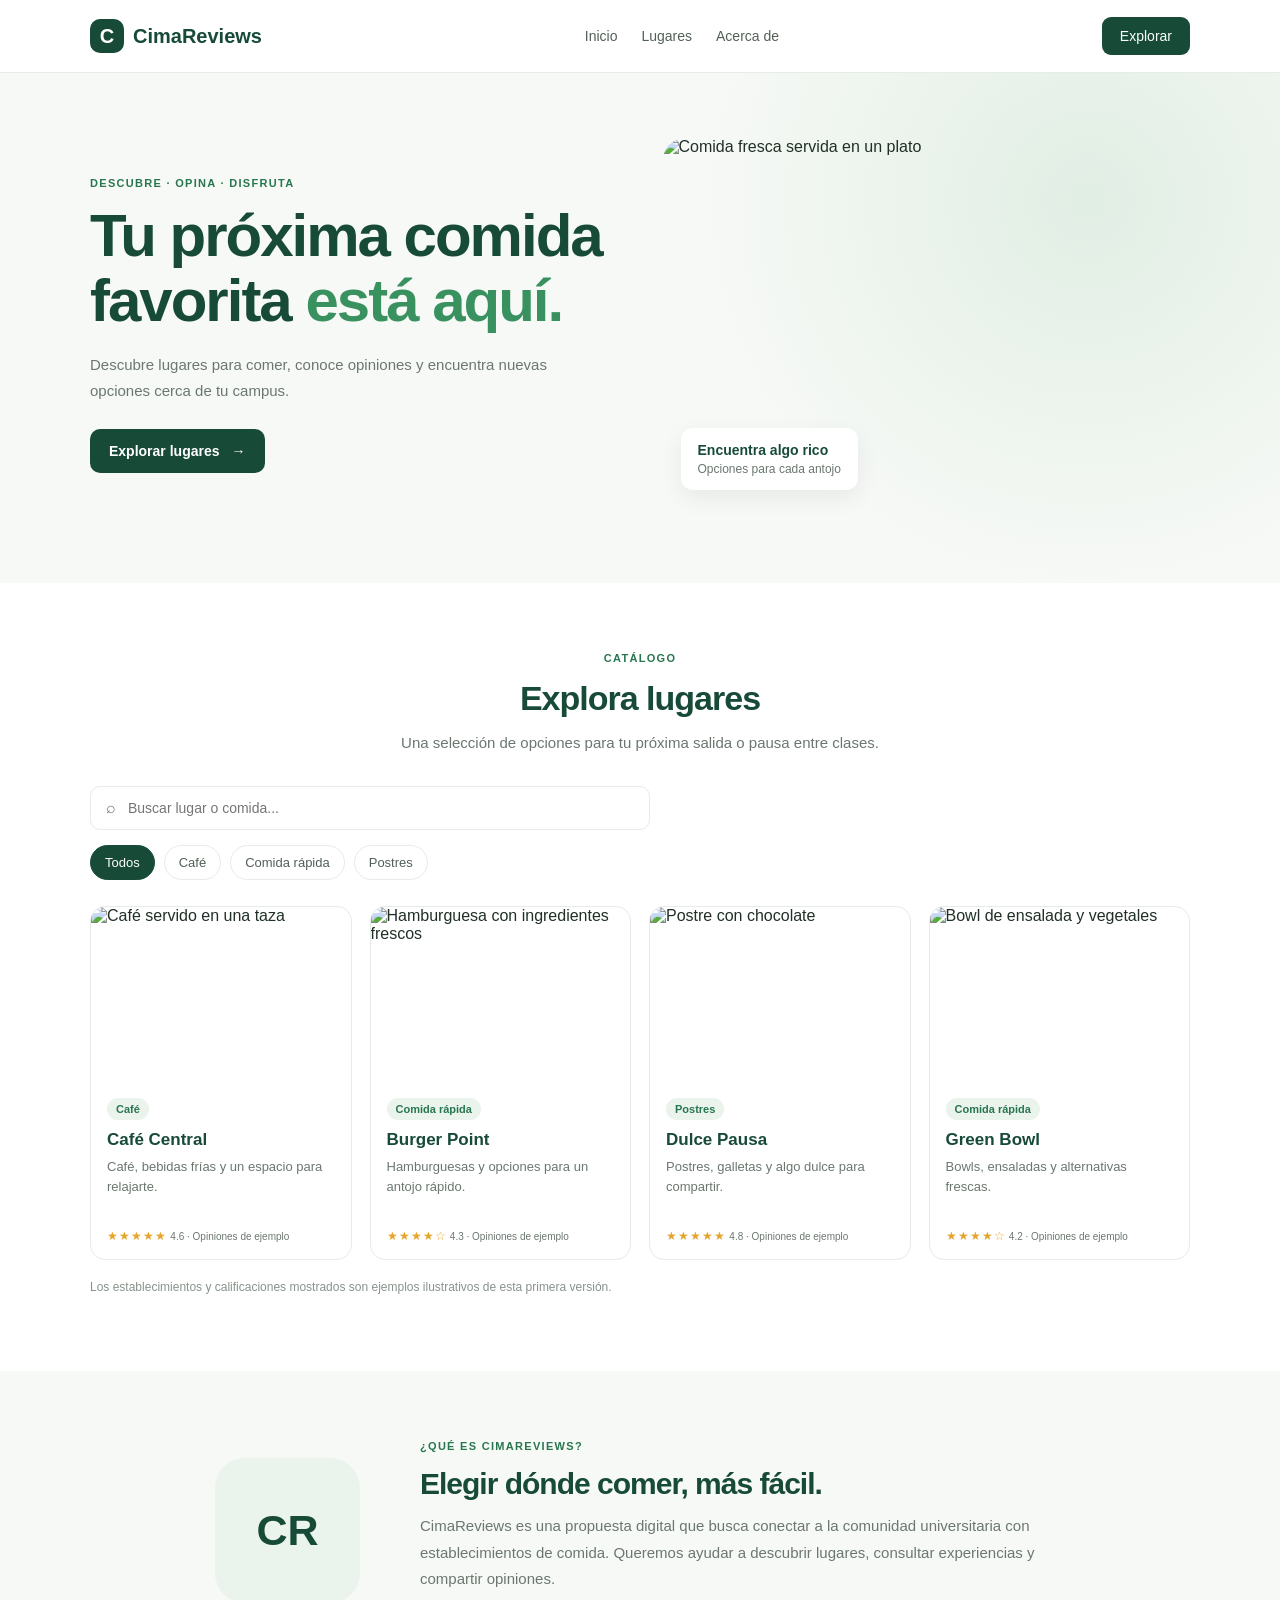
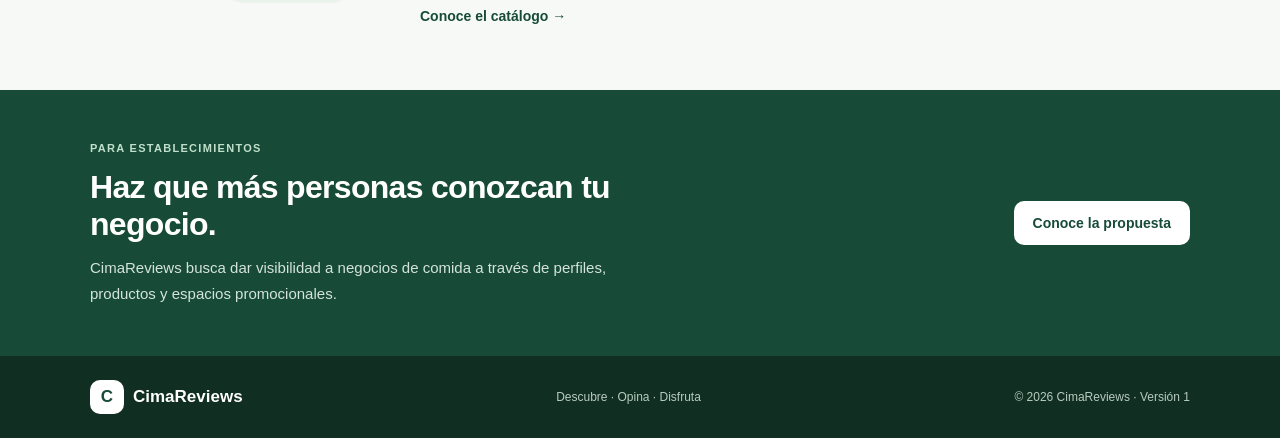
==== index.html @ cd4dd766 "Add files via upload" ====
<!DOCTYPE html>
<html lang="es">
<head>
  <meta charset="UTF-8">
  <meta name="viewport" content="width=device-width, initial-scale=1.0">
  <title>CimaReviews | Descubre dónde comer</title>
  <meta name="description" content="Descubre opciones de comida, consulta opiniones y encuentra tu próximo lugar favorito con CimaReviews.">
  <link rel="stylesheet" href="style.css">
</head>
<body>
  <header class="header">
    <div class="container nav">
      <a class="brand" href="#inicio"><span class="brand-icon">C</span> CimaReviews</a>
      <nav>
        <a href="#inicio">Inicio</a>
        <a href="#lugares">Lugares</a>
        <a href="#nosotros">Acerca de</a>
      </nav>
      <a class="nav-cta" href="#lugares">Explorar</a>
    </div>
  </header>

  <main>
    <section class="hero" id="inicio">
      <div class="container hero-grid">
        <div class="hero-copy">
          <span class="eyebrow">DESCUBRE · OPINA · DISFRUTA</span>
          <h1>Tu próxima comida favorita <span>está aquí.</span></h1>
          <p>Descubre lugares para comer, conoce opiniones y encuentra nuevas opciones cerca de tu campus.</p>
          <a class="button" href="#lugares">Explorar lugares <span>→</span></a>
        </div>
        <div class="hero-photo">
          <img src="https://images.unsplash.com/photo-1546069901-ba9599a7e63f?auto=format&fit=crop&w=1000&q=85" alt="Comida fresca servida en un plato">
          <div class="photo-note"><strong>Encuentra algo rico</strong><small>Opciones para cada antojo</small></div>
        </div>
      </div>
    </section>

    <section class="catalog section" id="lugares">
      <div class="container">
        <div class="section-heading">
          <span class="eyebrow">CATÁLOGO</span>
          <h2>Explora lugares</h2>
          <p>Una selección de opciones para tu próxima salida o pausa entre clases.</p>
        </div>

        <div class="search-row">
          <label class="search-box">
            <span>⌕</span>
            <input id="search" type="search" placeholder="Buscar lugar o comida..." aria-label="Buscar lugar o comida">
          </label>
          <div class="filters" id="filters">
            <button class="filter active" data-category="Todos">Todos</button>
            <button class="filter" data-category="Café">Café</button>
            <button class="filter" data-category="Comida rápida">Comida rápida</button>
            <button class="filter" data-category="Postres">Postres</button>
          </div>
        </div>

        <div class="cards" id="cards">
          <article class="place-card" data-category="Café" data-search="café central cafe bebidas latte">
            <img src="https://images.unsplash.com/photo-1507133750040-4a8f570a2c8a?auto=format&fit=crop&w=800&q=80" alt="Café servido en una taza">
            <div class="card-content">
              <span class="category">Café</span>
              <h3>Café Central</h3>
              <p>Café, bebidas frías y un espacio para relajarte.</p>
              <div class="rating"><span>★★★★★</span> <small>4.6 · Opiniones de ejemplo</small></div>
            </div>
          </article>

          <article class="place-card" data-category="Comida rápida" data-search="burger point hamburguesa papas comida rápida">
            <img src="https://images.unsplash.com/photo-1550547660-d9450f859349?auto=format&fit=crop&w=800&q=80" alt="Hamburguesa con ingredientes frescos">
            <div class="card-content">
              <span class="category">Comida rápida</span>
              <h3>Burger Point</h3>
              <p>Hamburguesas y opciones para un antojo rápido.</p>
              <div class="rating"><span>★★★★☆</span> <small>4.3 · Opiniones de ejemplo</small></div>
            </div>
          </article>

          <article class="place-card" data-category="Postres" data-search="dulce pausa postres pastel galletas">
            <img src="https://images.unsplash.com/photo-1551024506-0bccd828d307?auto=format&fit=crop&w=800&q=80" alt="Postre con chocolate">
            <div class="card-content">
              <span class="category">Postres</span>
              <h3>Dulce Pausa</h3>
              <p>Postres, galletas y algo dulce para compartir.</p>
              <div class="rating"><span>★★★★★</span> <small>4.8 · Opiniones de ejemplo</small></div>
            </div>
          </article>

          <article class="place-card" data-category="Comida rápida" data-search="green bowl ensaladas bowls saludable">
            <img src="https://images.unsplash.com/photo-1512621776951-a57141f2eefd?auto=format&fit=crop&w=800&q=80" alt="Bowl de ensalada y vegetales">
            <div class="card-content">
              <span class="category">Comida rápida</span>
              <h3>Green Bowl</h3>
              <p>Bowls, ensaladas y alternativas frescas.</p>
              <div class="rating"><span>★★★★☆</span> <small>4.2 · Opiniones de ejemplo</small></div>
            </div>
          </article>
        </div>
        <p class="empty" id="empty">No encontramos lugares que coincidan con tu búsqueda.</p>
        <p class="demo-note">Los establecimientos y calificaciones mostrados son ejemplos ilustrativos de esta primera versión.</p>
      </div>
    </section>

    <section class="about section" id="nosotros">
      <div class="container about-grid">
        <div class="about-mark">CR</div>
        <div>
          <span class="eyebrow">¿QUÉ ES CIMAREVIEWS?</span>
          <h2>Elegir dónde comer, más fácil.</h2>
          <p>CimaReviews es una propuesta digital que busca conectar a la comunidad universitaria con establecimientos de comida. Queremos ayudar a descubrir lugares, consultar experiencias y compartir opiniones.</p>
          <a class="text-link" href="#lugares">Conoce el catálogo →</a>
        </div>
      </div>
    </section>

    <section class="business">
      <div class="container business-inner">
        <div>
          <span class="eyebrow light">PARA ESTABLECIMIENTOS</span>
          <h2>Haz que más personas conozcan tu negocio.</h2>
          <p>CimaReviews busca dar visibilidad a negocios de comida a través de perfiles, productos y espacios promocionales.</p>
        </div>
        <a class="button button-light" href="#nosotros">Conoce la propuesta</a>
      </div>
    </section>
  </main>

  <footer class="footer">
    <div class="container footer-inner">
      <a class="brand brand-footer" href="#inicio"><span class="brand-icon">C</span> CimaReviews</a>
      <span>Descubre · Opina · Disfruta</span>
      <small>© 2026 CimaReviews · Versión 1</small>
    </div>
  </footer>
  <script src="script.js"></script>
</body>
</html>
---- style.css ----
* { box-sizing: border-box; }
:root {
  --green: #174b38;
  --green-2: #28764f;
  --mint: #eaf3ec;
  --bg: #f7f9f6;
  --text: #203027;
  --muted: #6b776f;
  --border: #e6ece7;
}
html { scroll-behavior: smooth; }
body { margin: 0; font-family: Arial, Helvetica, sans-serif; color: var(--text); background: var(--bg); }
a { text-decoration: none; color: inherit; }
.container { width: min(1100px, 91%); margin: 0 auto; }
.header { background: #fff; border-bottom: 1px solid var(--border); }
.nav { min-height: 72px; display: flex; align-items: center; justify-content: space-between; gap: 20px; }
.brand { display: flex; align-items: center; gap: 9px; font-weight: 800; color: var(--green); font-size: 20px; }
.brand-icon { display: grid; place-items: center; background: var(--green); color: white; width: 34px; height: 34px; border-radius: 10px; }
nav { display: flex; gap: 24px; color: #526057; font-size: 14px; }
nav a:hover, .text-link:hover { color: var(--green-2); }
.nav-cta { background: var(--green); color: white; padding: 11px 18px; border-radius: 9px; font-size: 14px; }
.hero { padding: 65px 0 75px; background: radial-gradient(circle at 85% 25%, #e1eee4, transparent 34%), var(--bg); }
.hero-grid { display: grid; grid-template-columns: 1fr 1fr; gap: 45px; align-items: center; }
.eyebrow { display: inline-block; color: var(--green-2); font-weight: 700; font-size: 11px; letter-spacing: 1.3px; margin-bottom: 15px; }
.hero h1 { font-size: clamp(39px, 5vw, 60px); line-height: 1.08; letter-spacing: -2px; margin: 0 0 18px; color: var(--green); }
.hero h1 span { color: #399160; }
.hero-copy p, .section-heading p, .about p, .business p { color: var(--muted); line-height: 1.75; font-size: 15px; }
.hero-copy p { max-width: 470px; margin: 0 0 25px; }
.button { display: inline-flex; gap: 12px; align-items: center; background: var(--green); color: white; padding: 14px 19px; border-radius: 10px; font-size: 14px; font-weight: 700; }
.button:hover { background: var(--green-2); }
.hero-photo { position: relative; }
.hero-photo img { width: 100%; height: 370px; object-fit: cover; display: block; border-radius: 22px; }
.photo-note { position: absolute; bottom: 18px; left: 18px; background: white; border-radius: 12px; padding: 14px 17px; box-shadow: 0 8px 25px #0001; }
.photo-note strong, .photo-note small { display: block; }
.photo-note strong { color: var(--green); margin-bottom: 4px; font-size: 14px; }
.photo-note small { color: var(--muted); font-size: 12px; }
.section { padding: 65px 0; }
.catalog { background: #fff; }
.section-heading { text-align: center; max-width: 620px; margin: 0 auto 30px; }
.section-heading h2, .about h2 { font-size: 34px; letter-spacing: -1px; color: var(--green); margin: 0 0 12px; }
.section-heading p { margin: 0; }
.search-row { margin-bottom: 26px; display: flex; flex-direction: column; gap: 15px; }
.search-box { display: flex; align-items: center; gap: 10px; max-width: 560px; border: 1px solid var(--border); border-radius: 10px; padding: 12px 15px; background: #fff; color: var(--muted); }
.search-box input { border: 0; outline: 0; width: 100%; font: inherit; font-size: 14px; background: transparent; }
.filters { display: flex; gap: 9px; flex-wrap: wrap; }
.filter { border: 1px solid var(--border); background: #fff; color: #526057; padding: 9px 14px; border-radius: 30px; cursor: pointer; font-size: 13px; }
.filter:hover, .filter.active { background: var(--green); border-color: var(--green); color: #fff; }
.cards { display: grid; grid-template-columns: repeat(4, 1fr); gap: 18px; }
.place-card { border: 1px solid var(--border); border-radius: 15px; overflow: hidden; background: white; transition: transform .2s, box-shadow .2s; }
.place-card:hover { transform: translateY(-3px); box-shadow: 0 12px 28px #0000000c; }
.place-card img { display: block; width: 100%; height: 175px; object-fit: cover; }
.card-content { padding: 16px; }
.category { display: inline-block; color: var(--green-2); background: var(--mint); border-radius: 20px; padding: 5px 9px; font-size: 11px; font-weight: 700; }
.card-content h3 { margin: 10px 0 7px; color: var(--green); font-size: 17px; }
.card-content p { color: var(--muted); line-height: 1.55; font-size: 13px; min-height: 60px; margin: 0 0 12px; }
.rating { font-size: 12px; color: #59665d; }
.rating span { color: #e5a52b; letter-spacing: 1px; }
.rating small { color: var(--muted); }
.empty { display: none; color: var(--muted); text-align: center; padding: 25px; }
.demo-note { font-size: 12px; color: #88938b; margin-top: 20px; }
.about { background: var(--bg); }
.about-grid { display: grid; grid-template-columns: 170px 1fr; gap: 35px; align-items: center; max-width: 850px; }
.about-mark { width: 145px; height: 145px; display: grid; place-items: center; border-radius: 30px; background: var(--mint); color: var(--green); font-weight: 800; font-size: 43px; }
.about h2 { font-size: 30px; }
.about p { margin: 0 0 15px; }
.text-link { color: var(--green); font-weight: 700; font-size: 14px; }
.business { background: var(--green); padding: 48px 0; }
.business-inner { display: flex; align-items: center; justify-content: space-between; gap: 35px; }
.business h2 { color: white; font-size: 32px; letter-spacing: -.7px; margin: 0 0 12px; max-width: 570px; }
.business p { color: #d5e4da; max-width: 570px; margin: 0; }
.eyebrow.light { color: #c0e0cb; }
.button-light { background: white; color: var(--green); flex-shrink: 0; }
.button-light:hover { background: var(--mint); }
.footer { background: #102e22; color: #d2dfd6; padding: 24px 0; }
.footer-inner { display: flex; align-items: center; justify-content: space-between; flex-wrap: wrap; gap: 15px; }
.brand-footer { color: white; font-size: 17px; }
.brand-footer .brand-icon { background: white; color: var(--green); }
.footer small, .footer-inner > span { font-size: 12px; color: #b9cbbf; }
@media (max-width: 900px) {
  .hero-grid { grid-template-columns: 1fr; gap: 28px; }
  .hero-photo img { height: 330px; }
  .cards { grid-template-columns: repeat(2, 1fr); }
}
@media (max-width: 600px) {
  .nav { flex-wrap: wrap; padding: 14px 0; justify-content: center; }
  nav { width: 100%; justify-content: center; gap: 17px; font-size: 13px; }
  .nav-cta { display: none; }
  .hero { padding: 45px 0; }
  .hero h1 { font-size: 42px; }
  .hero-photo img { height: 270px; }
  .section { padding: 48px 0; }
  .section-heading h2 { font-size: 29px; }
  .cards { grid-template-columns: 1fr; }
  .place-card img { height: 210px; }
  .about-grid { grid-template-columns: 1fr; text-align: center; }
  .about-mark { margin: auto; width: 105px; height: 105px; font-size: 32px; }
  .business-inner { flex-direction: column; align-items: flex-start; }
  .business h2 { font-size: 28px; }
  .footer-inner { justify-content: center; text-align: center; flex-direction: column; }
}
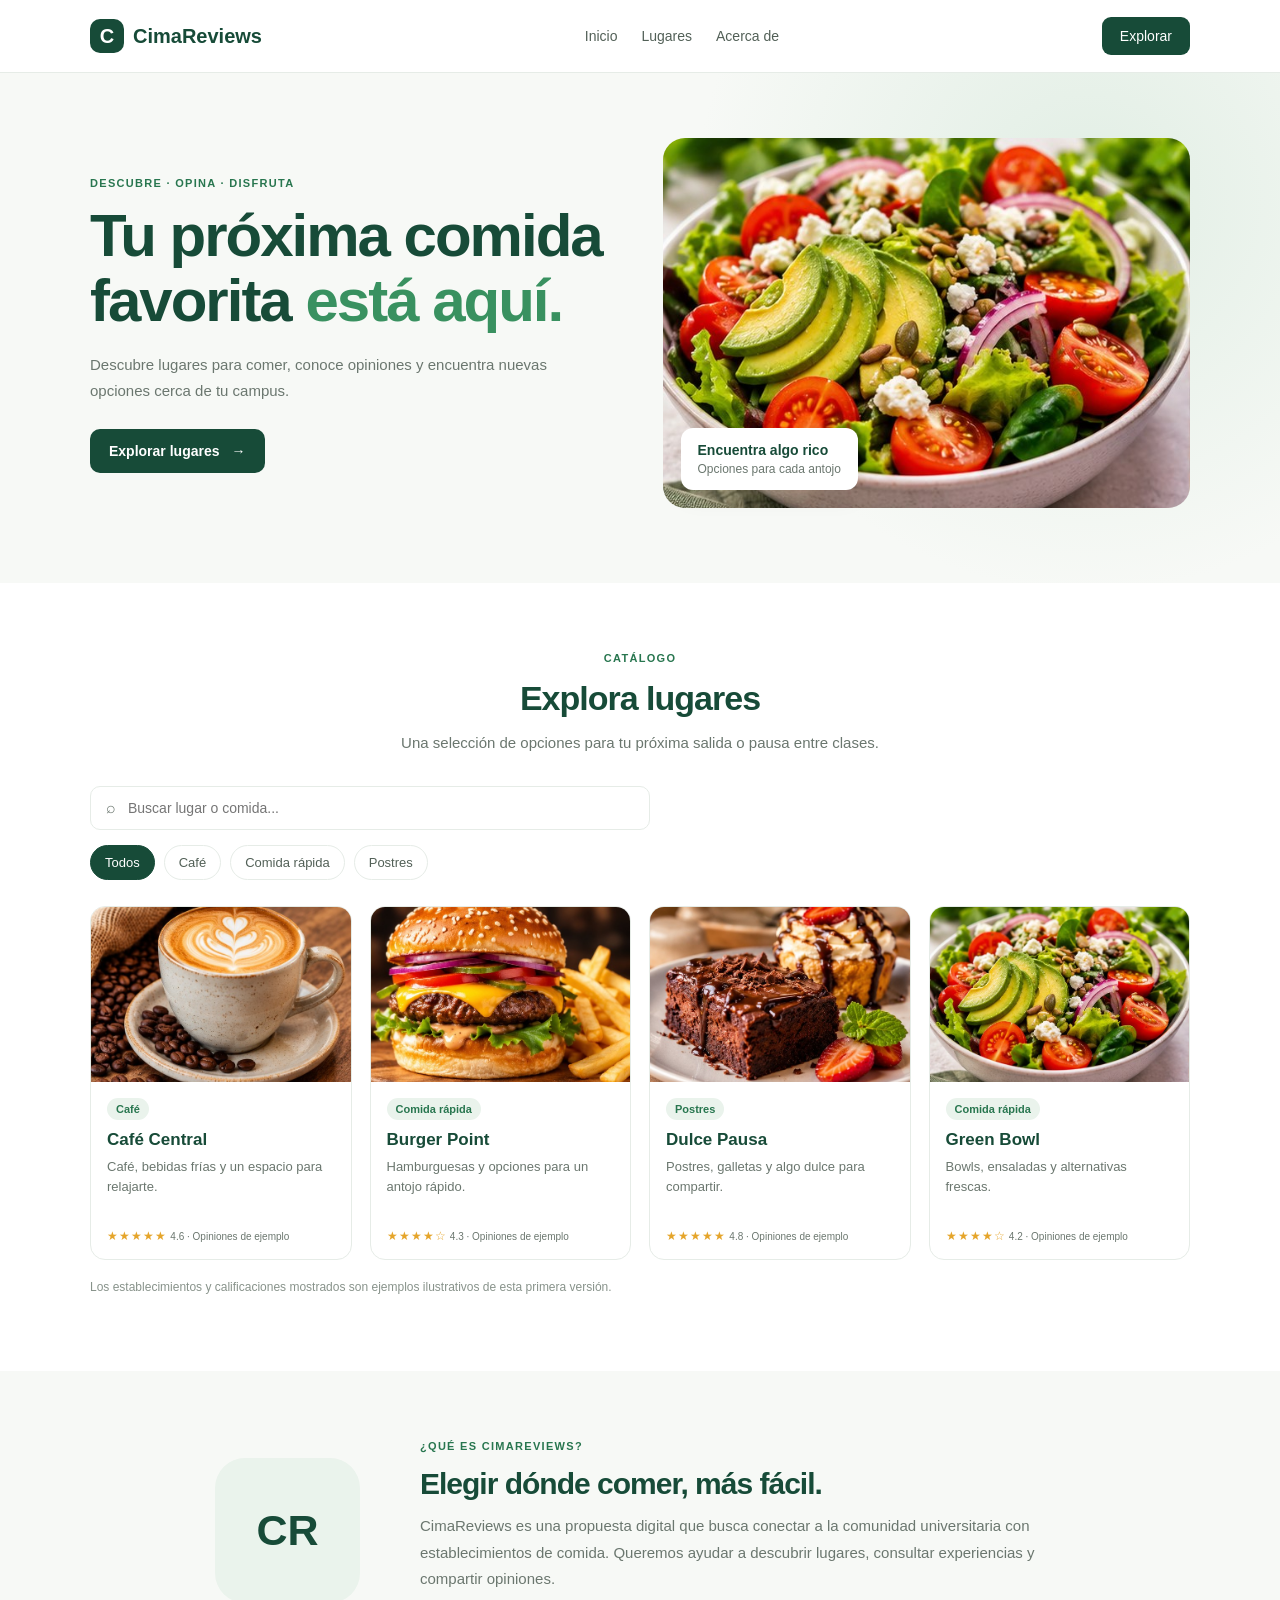
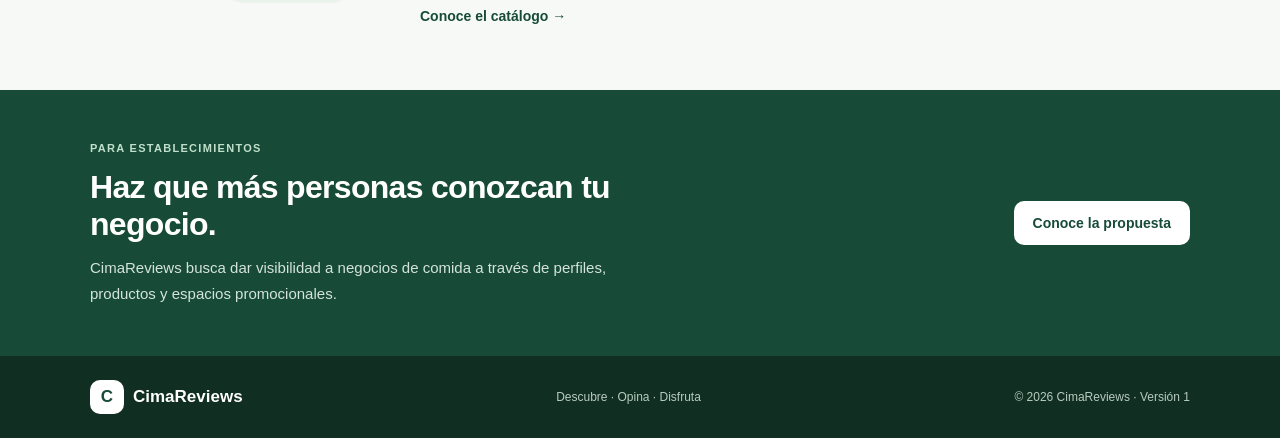
==== commit a4472a4d: "Add files via upload" ====
--- a/index.html
+++ b/index.html
@@ -30,7 +30,7 @@
           <a class="button" href="#lugares">Explorar lugares <span>→</span></a>
         </div>
         <div class="hero-photo">
-          <img src="https://images.unsplash.com/photo-1546069901-ba9599a7e63f?auto=format&fit=crop&w=1000&q=85" alt="Comida fresca servida en un plato">
+          <img src="./images/ensalada.jpg" alt="Comida fresca servida en un plato">
           <div class="photo-note"><strong>Encuentra algo rico</strong><small>Opciones para cada antojo</small></div>
         </div>
       </div>
@@ -59,7 +59,7 @@
 
         <div class="cards" id="cards">
           <article class="place-card" data-category="Café" data-search="café central cafe bebidas latte">
-            <img src="https://images.unsplash.com/photo-1507133750040-4a8f570a2c8a?auto=format&fit=crop&w=800&q=80" alt="Café servido en una taza">
+            <img src="./images/cafe.jpg" alt="Café servido en una taza">
             <div class="card-content">
               <span class="category">Café</span>
               <h3>Café Central</h3>
@@ -69,7 +69,7 @@
           </article>
 
           <article class="place-card" data-category="Comida rápida" data-search="burger point hamburguesa papas comida rápida">
-            <img src="https://images.unsplash.com/photo-1550547660-d9450f859349?auto=format&fit=crop&w=800&q=80" alt="Hamburguesa con ingredientes frescos">
+            <img src="./images/hamburguesa.jpg" alt="Hamburguesa con ingredientes frescos">
             <div class="card-content">
               <span class="category">Comida rápida</span>
               <h3>Burger Point</h3>
@@ -79,7 +79,7 @@
           </article>
 
           <article class="place-card" data-category="Postres" data-search="dulce pausa postres pastel galletas">
-            <img src="https://images.unsplash.com/photo-1551024506-0bccd828d307?auto=format&fit=crop&w=800&q=80" alt="Postre con chocolate">
+            <img src="./images/postre.jpg" alt="Postre con chocolate">
             <div class="card-content">
               <span class="category">Postres</span>
               <h3>Dulce Pausa</h3>
@@ -89,7 +89,7 @@
           </article>
 
           <article class="place-card" data-category="Comida rápida" data-search="green bowl ensaladas bowls saludable">
-            <img src="https://images.unsplash.com/photo-1512621776951-a57141f2eefd?auto=format&fit=crop&w=800&q=80" alt="Bowl de ensalada y vegetales">
+            <img src="./images/ensalada.jpg" alt="Bowl de ensalada y vegetales">
             <div class="card-content">
               <span class="category">Comida rápida</span>
               <h3>Green Bowl</h3>
